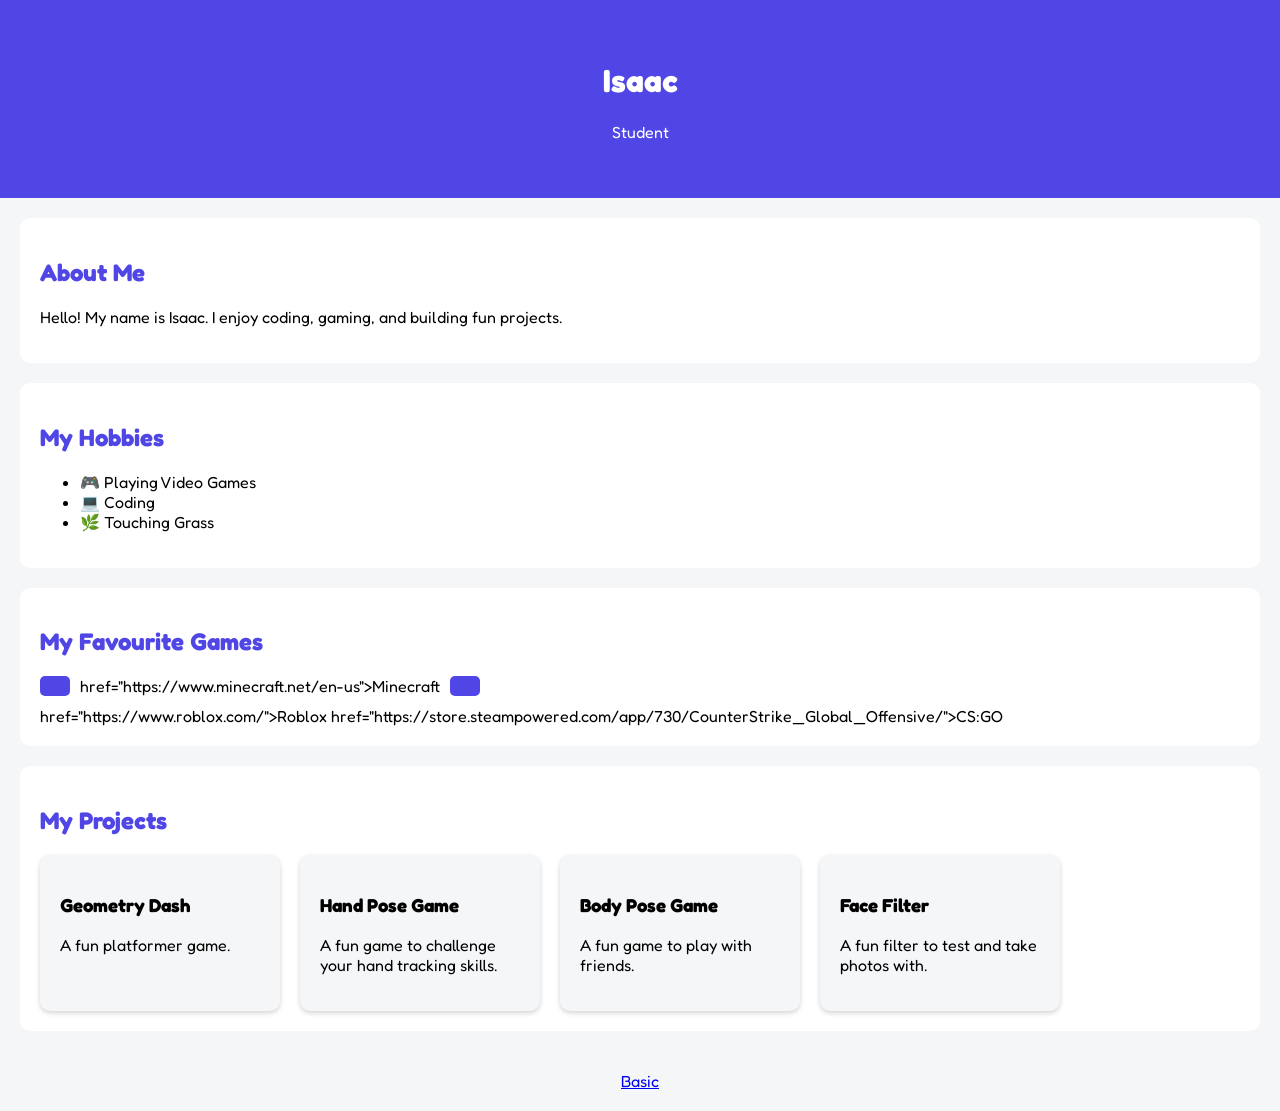
==== index.html @ 1d07bae0 "Sep 20, 2026, 3:37 AM" ====
<!doctype html>
<html>
  <title>Isaac's Website</title>
  <head>
    <title>My Portfolio</title>
    <meta charset="UTF-8">
    <meta name="viewport" content="width=device-width, initial-scale=1.0">
    <link rel="stylesheet" href="style.css">

    <link rel="preconnect" href="https://fonts.googleapis.com">
    <link rel="preconnect" href="https://fonts.gstatic.com" crossorigin>
    <link href="https://fonts.googleapis.com/css2?family=Fredoka:wght@500&display=swap" rel="stylesheet">   

  </head>

  <body>
    <header>
      <h1>Isaac</h1>
      <p>Student</p>
    </header>

    <!-- About me -->
    <section>
      <h2>About Me</h2>

      <p>
        Hello! My name is Isaac. I enjoy coding, gaming, and building fun projects.
      </p>
    </section>

    <!-- My Hobbies -->
    <section>
      <h2>My Hobbies</h2>
      <ul>
        <li>🎮 Playing Video Games</li>
        <li>💻 Coding</li>
        <li>🌿 Touching Grass</li>
      </ul>
    </section>

    <!-- My Favourite Games Video -->
    <section>
      <h2>My Favourite Games</h2>

      <div class="games">
        <a></a> href="https://www.minecraft.net/en-us">Minecraft</a>
        <a></a> href="https://www.roblox.com/">Roblox</a
        <a></a> href="https://store.steampowered.com/app/730/CounterStrike_Global_Offensive/">CS:GO</a>
      </div>
    </section>

    <!-- My projects (add each time when a project is completed) -->
    <section>
      <h2>My Projects</h2>

      <div class="projects">
        <a href="02_geometrydash/index.html" class="card">
          <h3>Geometry Dash</h3>
          <p>A fun platformer game.</p>
        </a>

        <a href="03_handposegame/index.html" class="card">
          <h3>Hand Pose Game</h3>
          <p>A fun game to challenge your hand tracking skills.</p>
        </a>

        <a href="04_bodyposegame/index.html" class="card">
          <h3>Body Pose Game</h3>
          <p>A fun game to play with friends.</p>
        </a>

        <a href="05_facefilter/index.html" class="card">
          <h3>Face Filter</h3>
          <p>A fun filter to test and take photos with.</p>
        </a>
      </div>
    </section>

    <footer>
        <a href="basic.html" target ="_blank">Basic</a>
    </footer>
  </body>
</html>
---- style.css ----
body {
  font-family: Fredoka, sans-serif;
  background-color: #f4f6f8;
  margin: 0;
}

header {
  font-family: Fredoka, sans-serif;
  background-color: #4f46e5;
  color: white;
  text-align: center;
  padding: 40px;
}

section {
  background-color: white;
  margin: 20px;
  padding: 20px;
  border-radius: 10px;
}

h2 {
  font-family: Fredoka, sans-serif;
  color: #4f46e5;
}

.games {
  display: flex;
  gap: 10px;
  flex-wrap: wrap;
}

.games a {
  background-color: #4f46e5;
  color: white;
  text-decoration: none;
  padding: 10px 15px;
  border-radius: 5px;
}

.games a:hover {
  background-color: #3730a3;
}

.projects {
  display: flex;
  gap: 20px;
  flex-wrap: wrap;
}

.card {
  background-color: #f4f6f8;
  width: 200px;
  padding: 20px;
  border-radius: 10px;
  text-decoration: none;
  color: black;
  box-shadow: 0 2px 5px lightgray;
}

.card:hover {
  transform: translateY(-5px);
}

footer {
  text-align: center;
  padding: 20px;
}

.footer a {
  background-color: #4f46e5;
  color: white;
  text-decoration: none;
  padding: 10px 15px;
  border-radius: 5px;
}
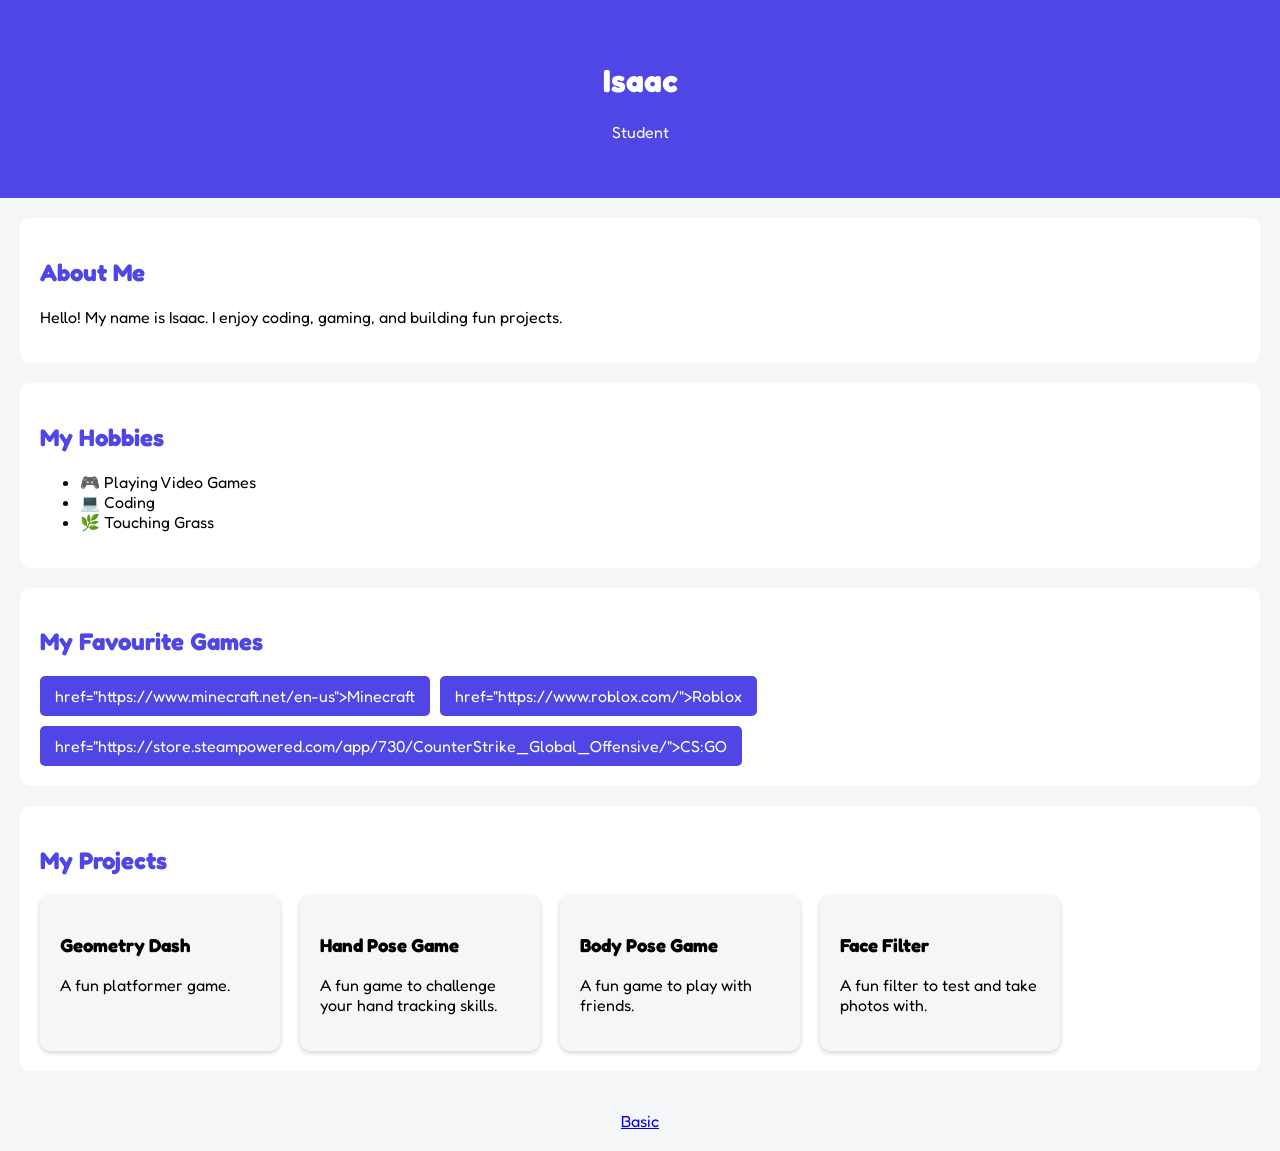
==== commit 04ed2acd: "Sep 20, 2026, 3:37 AM" ====
--- a/index.html
+++ b/index.html
@@ -43,9 +43,9 @@
       <h2>My Favourite Games</h2>
 
       <div class="games">
-        <a></a> href="https://www.minecraft.net/en-us">Minecraft</a>
-        <a></a> href="https://www.roblox.com/">Roblox</a
-        <a></a> href="https://store.steampowered.com/app/730/CounterStrike_Global_Offensive/">CS:GO</a>
+        <a>href="https://www.minecraft.net/en-us">Minecraft</a>
+        <a>href="https://www.roblox.com/">Roblox</a>
+        <a>href="https://store.steampowered.com/app/730/CounterStrike_Global_Offensive/">CS:GO</a>
       </div>
     </section>
 
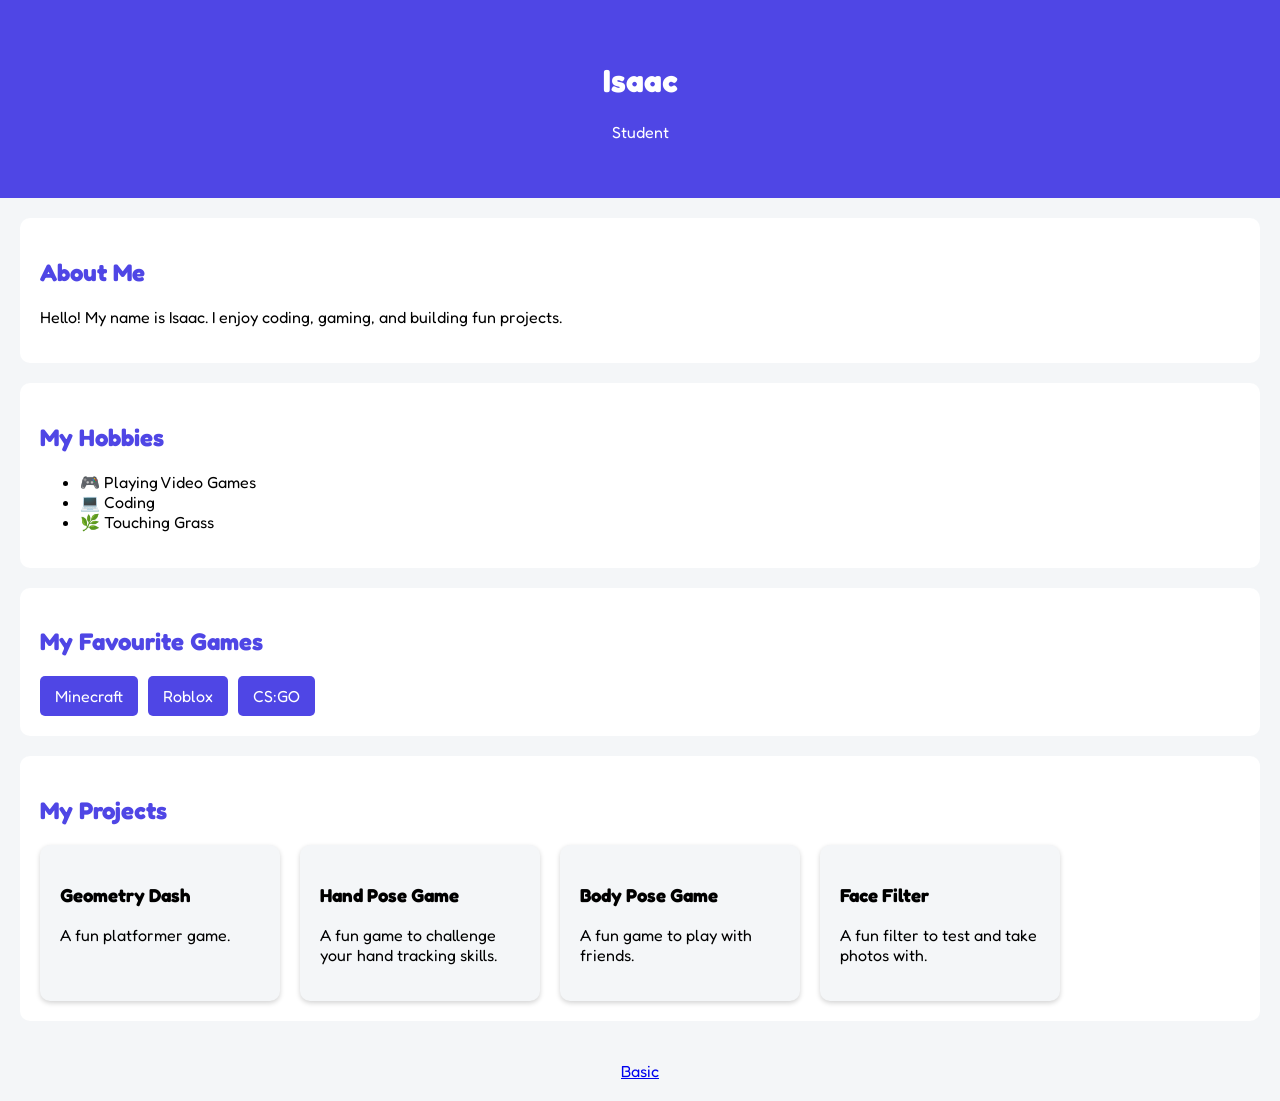
==== commit a78c0424: "Sep 20, 2026, 3:38 AM" ====
--- a/index.html
+++ b/index.html
@@ -43,9 +43,9 @@
       <h2>My Favourite Games</h2>
 
       <div class="games">
-        <a>href="https://www.minecraft.net/en-us">Minecraft</a>
-        <a>href="https://www.roblox.com/">Roblox</a>
-        <a>href="https://store.steampowered.com/app/730/CounterStrike_Global_Offensive/">CS:GO</a>
+        <a href="https://www.minecraft.net/en-us">Minecraft</a>
+        <a href="https://www.roblox.com/">Roblox</a>
+        <a href="https://store.steampowered.com/app/730/CounterStrike_Global_Offensive/">CS:GO</a>
       </div>
     </section>
 
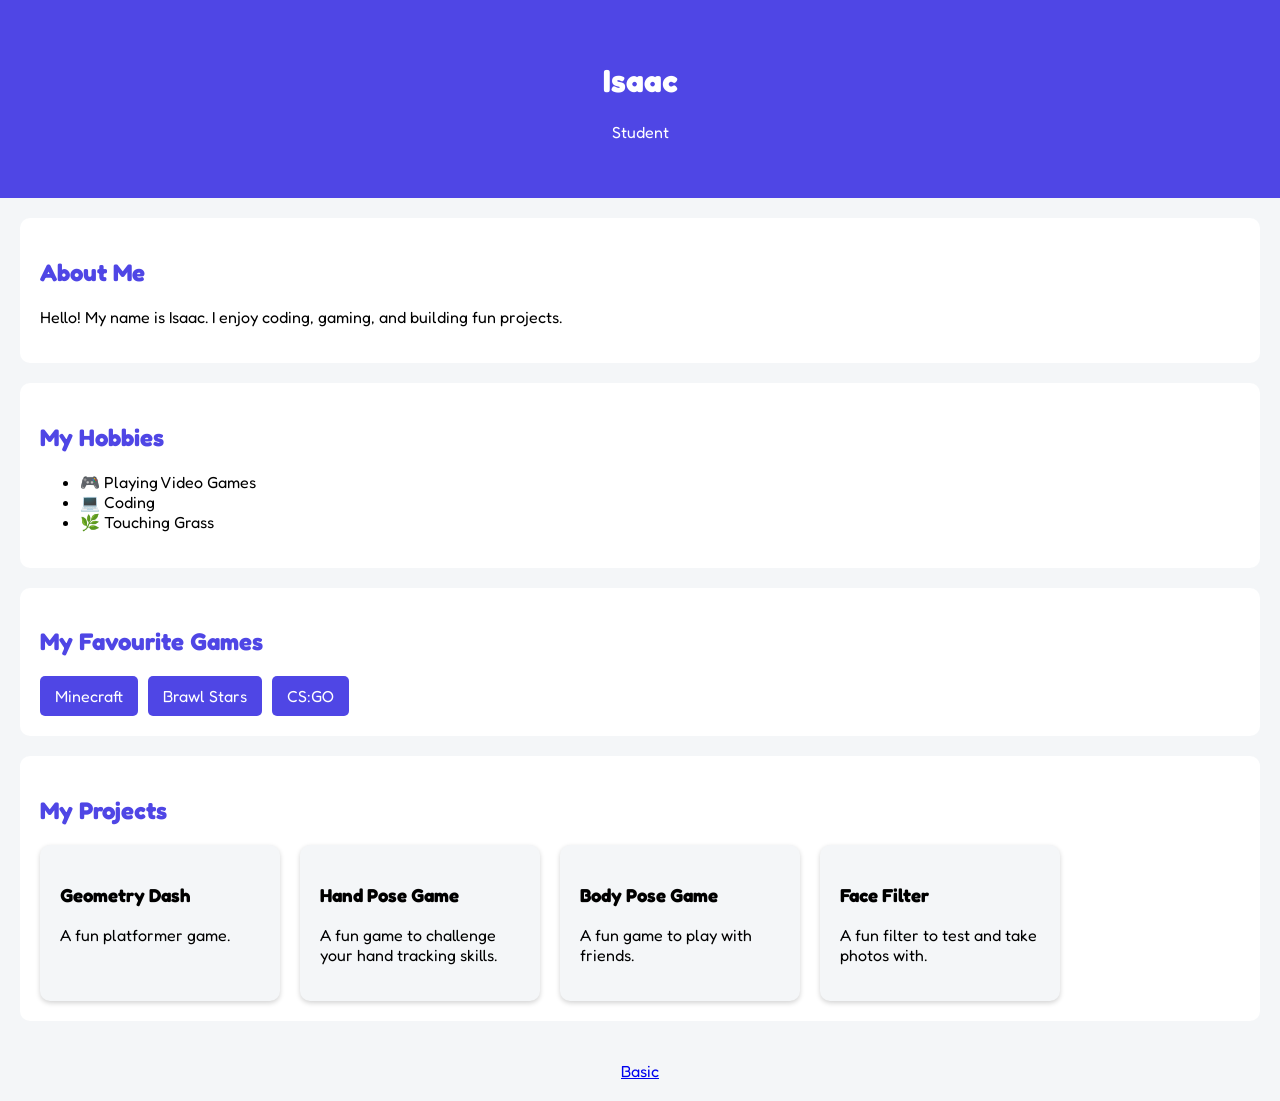
==== commit 6029d64b: "Sep 20, 2026, 3:38 AM" ====
--- a/index.html
+++ b/index.html
@@ -44,7 +44,7 @@
 
       <div class="games">
         <a href="https://www.minecraft.net/en-us">Minecraft</a>
-        <a href="https://www.roblox.com/">Roblox</a>
+        <a href="https://www.roblox.com/">Brawl Stars</a>
         <a href="https://store.steampowered.com/app/730/CounterStrike_Global_Offensive/">CS:GO</a>
       </div>
     </section>
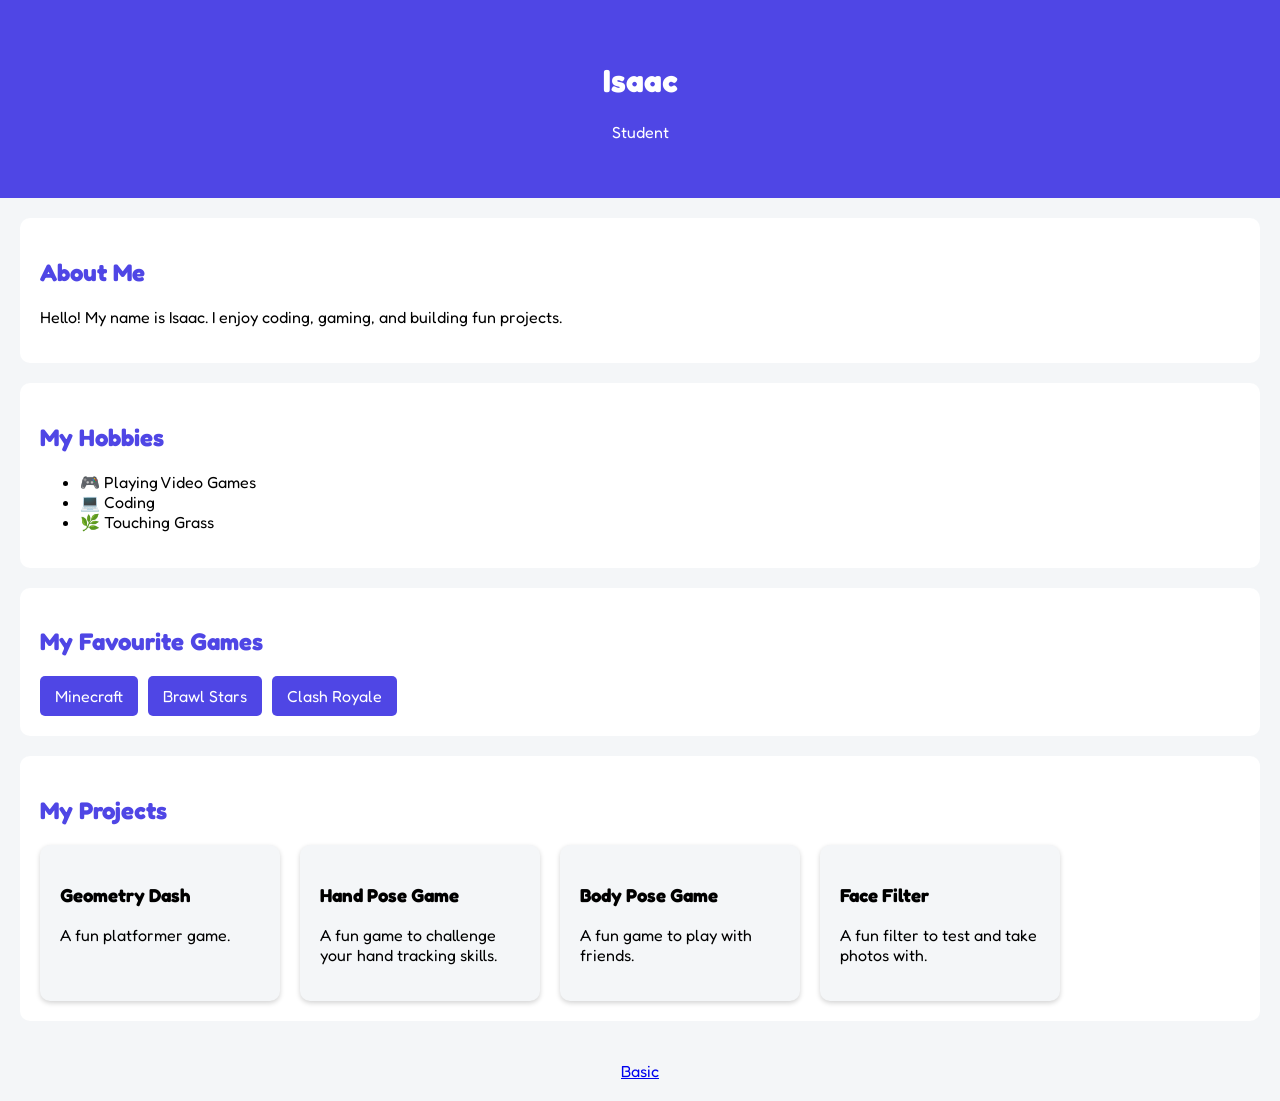
==== commit 5a61047a: "Sep 20, 2026, 3:38 AM" ====
--- a/index.html
+++ b/index.html
@@ -44,8 +44,8 @@
 
       <div class="games">
         <a href="https://www.minecraft.net/en-us">Minecraft</a>
-        <a href="https://www.roblox.com/">Brawl Stars</a>
-        <a href="https://store.steampowered.com/app/730/CounterStrike_Global_Offensive/">CS:GO</a>
+        <a href="https://www.brawlstars.com/">Brawl Stars</a>
+        <a href="https://">Clash Royale</a>
       </div>
     </section>
 
